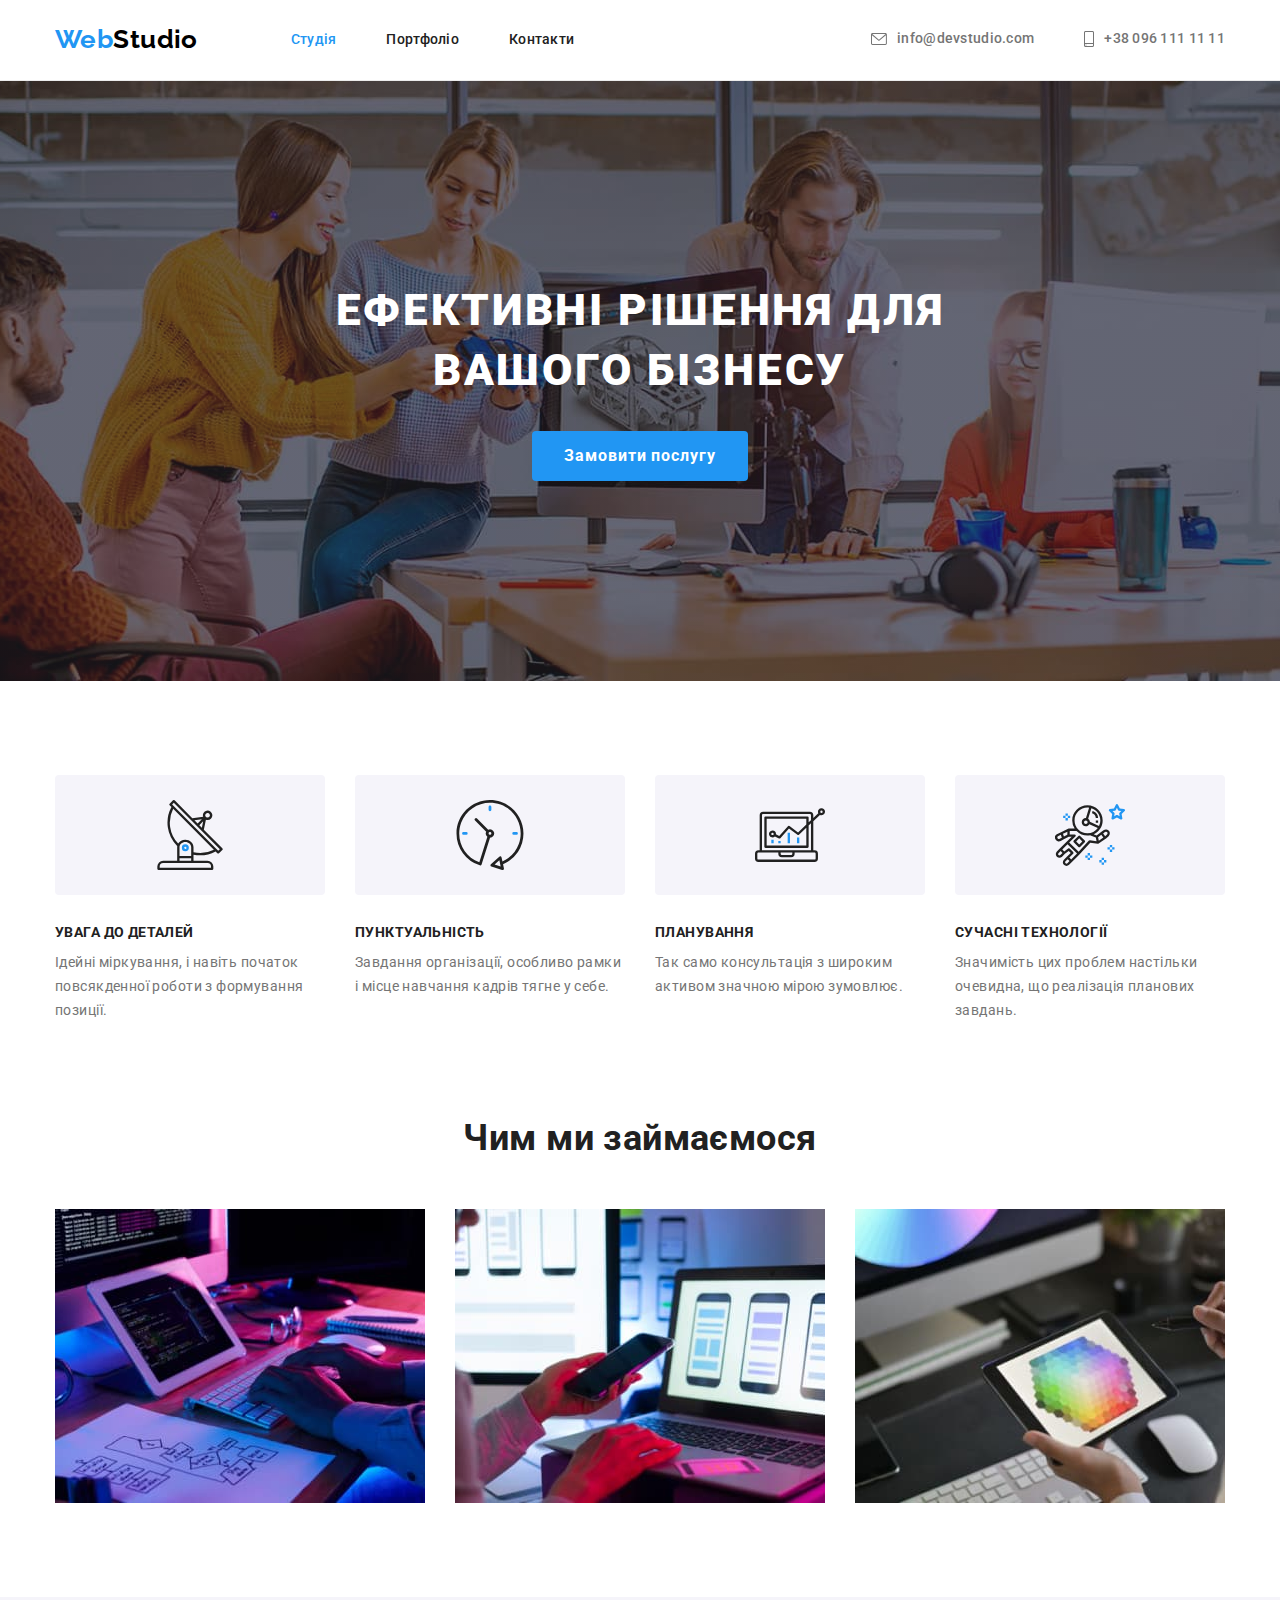
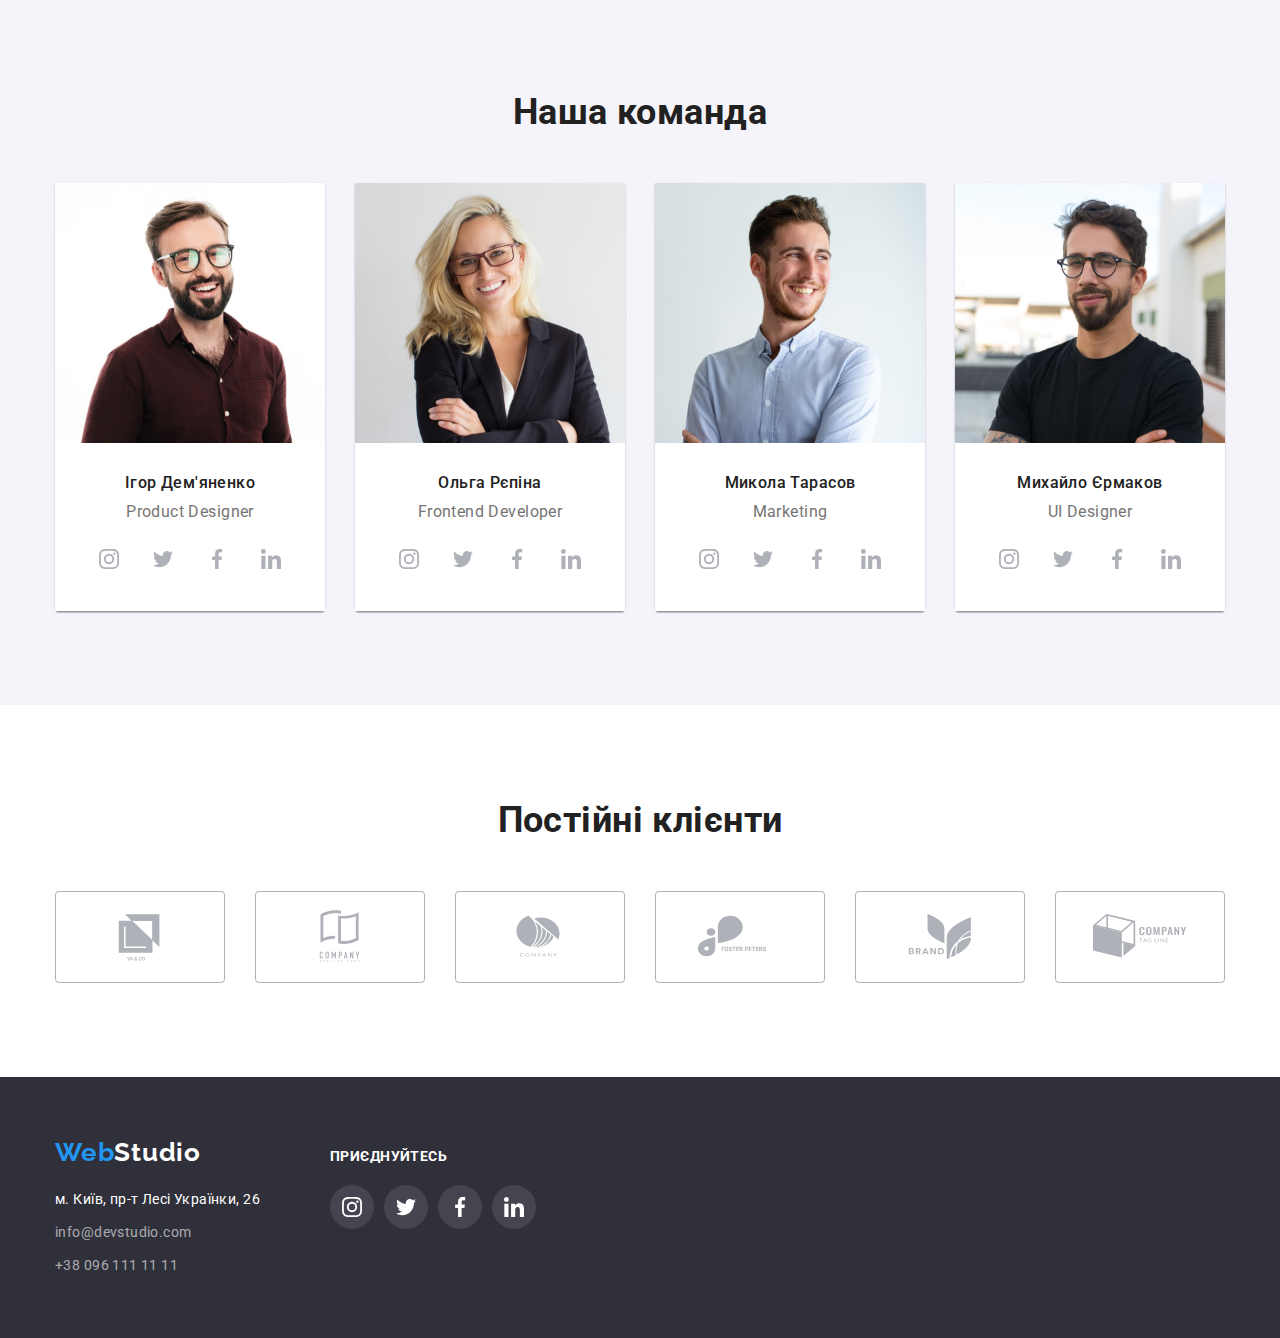
==== index.html @ 176390a3 "copy from 4" ====
<!DOCTYPE html>
<html lang="uk">
  <head>
    <meta charset="UTF-8" />
    <meta http-equiv="X-UA-Compatible" content="IE=edge" />
    <meta name="viewport" content="width=device-width, initial-scale=1.0" />
    <title lang="en">WebStudio</title>
    <link 
      rel="stylesheet" 
      href="https://cdnjs.cloudflare.com/ajax/libs/modern-normalize/1.1.0/modern-normalize.min.css" 
      integrity="sha512-wpPYUAdjBVSE4KJnH1VR1HeZfpl1ub8YT/NKx4PuQ5NmX2tKuGu6U/JRp5y+Y8XG2tV+wKQpNHVUX03MfMFn9Q==" 
      crossorigin="anonymous" 
      referrerpolicy="no-referrer"
    /> 
    <link rel="stylesheet" href="./css/styles.css" />
    <link rel="preconnect" href="https://fonts.googleapis.com" />
    <link rel="preconnect" href="https://fonts.gstatic.com" crossorigin />
    <link
      href="https://fonts.googleapis.com/css2?family=Raleway:wght@700&family=Roboto:wght@400;500;700;900&display=swap"
      rel="stylesheet"
    />
  </head>
  <body></body>
      <header class="header">
        <div class="container main-header">
        <nav class="nav">
          <a class="header-logo link" href="./index.html" lang="en"
            >Web<span class="logo-link">Studio</span>
          </a>
          <ul class="header-list list">
            <li class="header-item">
              <a class="header-link link current" href="./index.html">Студія</a>
            </li>
            <li class="header-item">
              <a class="header-link link" href="./portfolio.html">Портфоліо</a>
            </li>
            <li class="header-item">
              <a class="header-link link" href="./index.html">Контакти</a>
            </li>
          </ul>
        </nav>
        <ul class="header-list-contact list">
          <li class="header-item">
            <a class="header-link-right link" href="mailto:info@devstudio.com">
                <svg class="contact-icon" width="16" height="12">
                  <use href="./images/symbol-defs.svg#icon-envelope"></use>
                </svg>info@devstudio.com</a
              >
          </li>
          <li class="header-item">
            <a class="header-link-right link" href="tel:+380961111111">
                <svg class="contact-icon" width="10" height="16">
                  <use href="./images/symbol-defs.svg#icon-smartphone"></use>
                </svg>+38 096 111 11 11</a
              >
          </li>
        </ul>
        </div>
      </header>
    <main>
      <section class="hero">
        <div class="container hero-content">
          <h1 class="hero-title">Ефективні рішення для вашого бізнесу</h1>
          <button class="hero-btn" type="button">Замовити послугу</button>
        </div>
      </section>
      <section class="second-section section">
        <div class="container">
          <h2 class="visually-hidden">Особливості</h2>
          <ul class="second-section-list">
            <li class="second-section-item list">
              <a class="second-icon-link" href="">
                <svg class="second-soc-icon" width="70" height="70">
                  <use href="./images/symbol-defs-1.svg#icon-antenna"></use>
                </svg>
              </a>
              <h3 class="second-section-subtitle">Увага до деталей</h3>
              <p class="second-section-text">
                Ідейні міркування, і навіть початок повсякденної роботи з формування позиції.
              </p>
            </li>
            <li class="second-section-item list">
              <a class="second-icon-link" href="">
                <svg class="second-soc-icon" width="70" height="70">
                  <use href="./images/symbol-defs-1.svg#icon-clock"></use>
                </svg>
              </a>
              <h3 class="second-section-subtitle">Пунктуальність</h3>
              <p class="second-section-text">
                Завдання організації, особливо рамки і місце навчання кадрів тягне у себе.
              </p>
            </li>
            <li class="second-section-item list">
              <a class="second-icon-link" href="">
                <svg class="second-soc-icon" width="70" height="70">
                  <use href="./images/symbol-defs-1.svg#icon-diagram"></use>
                </svg>
              </a>
              <h3 class="second-section-subtitle">Планування</h3>
              <p class="second-section-text">
                Так само консультація з широким активом значною мірою зумовлює.
              </p>
            </li>
            <li class="second-section-item list">
              <a class="second-icon-link" href="">
                <svg class="second-soc-icon" width="70" height="70">
                  <use href="./images/symbol-defs-1.svg#icon-astronaut"></use>
                </svg>
              </a>
              <h3 class="second-section-subtitle">Сучасні технології</h3>
              <p class="second-section-text">
                Значимість цих проблем настільки очевидна, що реалізація планових завдань.
              </p>
            </li>
          </ul>
        </div>
      </section>
      <section class="third-section section">
        <div class="container">
          <h2 class="third-section-title">Чим ми займаємося</h2>
          <ul class="third-section-list">
            <li class="third-section-item list">
              <img
                class="third-section-images img"
                src="./images/picture1.jpg"
                alt="Розробка сайтів"
                width="370"
                height="294"
              />
            </li>
            <li class="third-section-item list">
              <img
                class="third-section-images img"
                src="./images/picture2.jpg"
                alt="Розробка мобільних девайсів"
                width="370"
                height="294"
              />
            </li>
            <li class="third-section-item list">
              <img
                class="third-section-images img"
                src="./images/picture3.jpg"
                alt="Дизайн сайтів"
                width="370"
                height="294"
              />
            </li>
          </ul>
        </div>
      </section>
      <section class="fourth-section section">
        <div class="container">
          <h2 class="fourth-section-title">Наша команда</h2>
          <ul class="fourth-section-list">
            <li class="fourth-section-item list">
              <img
                class="fourth-section-images img"
                src="./images/1st_team_member.jpg"
                alt="Чоловік в окулярах посміхається на білому фоні"
                width="270"
                height="260"
              />
              <div class="introducing">
                <h3 class="fourth-section-subtitle">Ігор Дем'яненко</h3>
                <p class="fourth-section-text">Product Designer</p>
                <ul class="team-soc-list">
                  <li class="team-item"><a class="team-soc-link" href="">
                    <svg class="team-soc-icon" width="20" height="20">
                      <use href="./images/symbol-defs-1.svg#icon-instagram"></use>
                    </svg>
                  </a></li>
                  <li class="team-item"><a class="team-soc-link" href="">
                    <svg class="team-soc-icon" width="20" height="20">
                      <use href="./images/symbol-defs-1.svg#icon-twitter"></use>
                    </svg>
                  </a></li>
                  <li class="team-item"><a class="team-soc-link" href="">
                     <svg class="team-soc-icon" width="20" height="20">
                      <use href="./images/symbol-defs-1.svg#icon-facebook"></use>
                    </svg>
                  </a></li>
                  <li class="team-item"><a class="team-soc-link" href="">
                     <svg class="team-soc-icon" width="20" height="20">
                      <use href="./images/symbol-defs-1.svg#icon-linkedin"></use>
                    </svg>
                  </a></li>
                </ul>
              </div>
            </li>
            <li class="fourth-section-item list">
              <img
                class="fourth-section-images img"
                src="./images/2nd_team_member.jpg"
                alt="Жінка блондинка в окулярах посміхається схрестивши руки"
                width="270"
                height="260"
              />
           <div class="introducing">
                <h3 class="fourth-section-subtitle">Ольга Рєпіна</h3>
                <p class="fourth-section-text">Frontend Developer</p>
                <ul class="team-soc-list">
                  <li class="team-item"><a class="team-soc-link" href="">
                    <svg class="team-soc-icon" width="20" height="20">
                      <use href="./images/symbol-defs-1.svg#icon-instagram"></use>
                    </svg>
                  </a></li>
                  <li class="team-item"><a class="team-soc-link" href="">
                    <svg class="team-soc-icon" width="20" height="20">
                      <use href="./images/symbol-defs-1.svg#icon-twitter"></use>
                    </svg>
                  </a></li>
                  <li class="team-item"><a class="team-soc-link" href="">
                     <svg class="team-soc-icon" width="20" height="20">
                      <use href="./images/symbol-defs-1.svg#icon-facebook"></use>
                    </svg>
                  </a></li>
                  <li class="team-item"><a class="team-soc-link" href="">
                     <svg class="team-soc-icon" width="20" height="20">
                      <use href="./images/symbol-defs-1.svg#icon-linkedin"></use>
                    </svg>
                  </a></li>
                </ul>
           </div>
            </li>
            <li class="fourth-section-item list">
              <img
                class="fourth-section-images img"
                src="./images/3rd_team_member.jpg"
                alt="Чоловік у світно синій рубашці дивиться у ліву від нього сторону і посміхається"
                width="270"
                height="260"
              />
              <div class="introducing">
                <h3 class="fourth-section-subtitle">Микола Тарасов</h3>
                <p class="fourth-section-text">Marketing</p>
                <ul class="team-soc-list">
                  <li class="team-item"><a class="team-soc-link" href="">
                    <svg class="team-soc-icon" width="20" height="20">
                      <use href="./images/symbol-defs-1.svg#icon-instagram"></use>
                    </svg>
                  </a></li>
                  <li class="team-item"><a class="team-soc-link" href="">
                    <svg class="team-soc-icon" width="20" height="20">
                      <use href="./images/symbol-defs-1.svg#icon-twitter"></use>
                    </svg>
                  </a></li>
                  <li class="team-item"><a class="team-soc-link" href="">
                     <svg class="team-soc-icon" width="20" height="20">
                      <use href="./images/symbol-defs-1.svg#icon-facebook"></use>
                    </svg>
                  </a></li>
                  <li class="team-item"><a class="team-soc-link" href="">
                     <svg class="team-soc-icon" width="20" height="20">
                      <use href="./images/symbol-defs-1.svg#icon-linkedin"></use>
                    </svg>
                  </a></li>
                </ul>
              </div>
            </li>
            <li class="fourth-section-item list">
              <img
                class="fourth-section-images img"
                src="./images/4th_team_member.jpg"
                alt="Чоловік з окулярами і бородою посміхається на камеру"
                width="270"
                height="260"
              />
              <div class="introducing">
                <h3 class="fourth-section-subtitle">Михайло Єрмаков</h3>
                <p class="fourth-section-text">UI Designer</p>
                <ul class="team-soc-list">
                  <li class="team-item"><a class="team-soc-link" href="">
                    <svg class="team-soc-icon" width="20" height="20">
                      <use href="./images/symbol-defs-1.svg#icon-instagram"></use>
                    </svg>
                  </a></li>
                  <li class="team-item"><a class="team-soc-link" href="">
                    <svg class="team-soc-icon" width="20" height="20">
                      <use href="./images/symbol-defs-1.svg#icon-twitter"></use>
                    </svg>
                  </a></li>
                  <li class="team-item"><a class="team-soc-link" href="">
                     <svg class="team-soc-icon" width="20" height="20">
                      <use href="./images/symbol-defs-1.svg#icon-facebook"></use>
                    </svg>
                  </a></li>
                  <li class="team-item"><a class="team-soc-link" href="">
                     <svg class="team-soc-icon" width="20" height="20">
                      <use href="./images/symbol-defs-1.svg#icon-linkedin"></use>
                    </svg>
                  </a></li>
                </ul>
              </div>
            </li>
          </ul>
        </div class="container">
      </section>
      <section class="clients section">
        <div class="container">
          <h2 class="clients-title">Постійні клієнти</h2>
          <ul class="clients-list">
          <li class="clients-item"><a class="clients-link" href="">
            <svg class="team-icon" width="106" height="60">
              <use href="./images/symbol-defs.svg#icon-Logo-1"></use>
            </svg>
          </a></li>
          <li class="clients-item"><a class="clients-link" href="">
            <svg class="team-icon" width="106" height="60">
              <use href="./images/symbol-defs.svg#icon-Logo-2"></use>
            </svg>
          </a></li>
          <li class="clients-item"><a class="clients-link" href="">
            <svg class="team-icon" width="106" height="60">
              <use href="./images/symbol-defs.svg#icon-Logo-3"></use>
            </svg>
          </a></li>
          <li class="clients-item"><a class="clients-link" href="">
            <svg class="team-icon" width="106" height="60">
              <use href="./images/symbol-defs.svg#icon-Logo-4"></use>
            </svg>
          </a></li>
          <li class="clients-item"><a class="clients-link" href="">
            <svg class="team-icon" width="106" height="60">
              <use href="./images/symbol-defs.svg#icon-Logo-5"></use>
            </svg>
          </a></li>
          <li class="clients-item"><a class="clients-link" href="">
            <svg class="team-icon" width="106" height="60">
              <use href="./images/symbol-defs.svg#icon-Logo-6"></use>
            </svg>
          </a></li>
        </ul>
        </div>
      </section>
    </main>
    <footer class="footer">
      <div class="container end-b">
        <div class="fotter-address">
          <a class="footer-logo link" href="./index.html" lang="en"
            >Web<span class="logo-link-footer">Studio</span></a
          >
          <address class="footer-address">
            <ul class="footer-list">
              <li class="footer-item list">
                <a
                  class="footer-link-place link"
                  href="https://goo.gl/maps/7BdyWeGDy39fK2eF7"
                  target="_blank"
                  rel="noopener noreferrer nofollow"
                >
                  м. Київ, пр-т Лесі Українки, 26
                </a>
              </li>
              <li class="footer-item list">
                <a class="footer-link link" href="mailto:info@devstudio.com">info@devstudio.com</a>
              </li>
              <li class="footer-item list">
                <a class="footer-link link" href="tel:+380961111111">+38 096 111 11 11</a>
              </li>
            </ul>
          </address>
        </div>
        <div class="footer-an">
          <p class="footer-text">приєднуйтесь</p>
          <ul class="footer-text-list">
            <li class="footer-text-item"><a class="footer-text-link" href="">
              <svg class="footer-soc-icon" width="20" height="20">
                <use href="./images/symbol-defs-1.svg#icon-instagram"></use>
              </svg>
            </a></li>
            <li class="footer-text-item"><a class="footer-text-link" href="">
              <svg class="footer-soc-icon" width="20" height="20">
                <use href="./images/symbol-defs-1.svg#icon-twitter"></use>
              </svg>
            </a></li>
            <li class="footer-text-item"><a class="footer-text-link" href="">
              <svg class="footer-soc-icon" width="20" height="20">
                <use href="./images/symbol-defs-1.svg#icon-facebook"></use>
              </svg>
            </a></li>
            <li class="footer-text-item"><a class="footer-text-link" href="">
              <svg class="footer-soc-icon" width="20" height="20">
                <use href="./images/symbol-defs-1.svg#icon-linkedin"></use>
              </svg>
            </a></li>
          </ul>
        </div>
      </div>
    </footer>
  </body>
</html>
---- css/styles.css ----
html {
  box-sizing: border-box;
}

*,
*::before,
*::after {
  box-sizing: inherit;
  margin: 0;
  padding: 0;
  list-style: none;
}

:root {
  --main-text-color: #212121;
  --secondary-text-color: #ffffff;
  --ouwer-text-color: #757575;
  --acent-color: #2196f3;
  --contener-color: #eeeeee;
  --logo-color-text: #000000;
  --buttons-port-color: #f5f4fa;
  --footer-text-color: rgba(255, 255, 255, 0.6);
  --background-footer-color: #2f303a;
  --background-section: #e5e5e5;
  --line-color: #ececec;
  --background-color: #ffffff;
  --icon-color: #afb1b8;
  --main-font: Roboto, sans-serif;
}

body {
  background-color: var(--background-color);
  color: var(--main-text-color);
  font-family: var(--main-font);
  font-size: 14px;
  letter-spacing: 0.03em;
}

h1,
h2,
h3,
h4,
h5,
h6,
p {
  margin: 0;
}

ul,
ol {
  margin: 0;
  padding-left: 0;
}

.list {
  list-style: none;
  padding-left: 0;
  margin: 0;
}

.link {
  text-decoration: none;
}

img {
  display: block;
  max-width: 100%;
  height: auto;
}

address {
  font-style: normal;
}

button {
  display: block;
  cursor: pointer;
  border: none;
  border-radius: 4px;
}

.visually-hidden {
  position: absolute;
  white-space: nowrap;
  width: 1px;
  height: 1px;
  overflow: hidden;
  border: 0;
  padding: 0;
  clip: rect(0 0 0 0);
  clip-path: inset(50%);
  margin: -1px;
}

.container {
  width: 1200px;
  margin: 0 auto;
  padding: 0 15px;
}

.section {
  padding-top: 94px;
  padding-bottom: 94px;
}

/* --------------header------------- */

.header {
  background-color: var(--background-color);
  padding-top: 24px;
  padding-bottom: 25px;
  border-bottom: 1px solid var(--line-color);
}

.main-header {
  display: flex;
  align-items: center;
}

.header-list {
  display: flex;
  gap: 50px;
}

.nav {
  display: flex;
  align-items: center;
}
.header-logo {
  font-family: 'Raleway', sans-serif;
  font-weight: 700;
  font-size: 26px;
  line-height: 1.19;
  margin-right: 93px;
  color: var(--acent-color);
}

.logo-link {
  color: var(--logo-color-text);
}

.header-link {
  font-weight: 500;
  line-height: 1.14;
  letter-spacing: 0.02em;
  text-align: center;
  color: var(--main-text-color);
}

.header-link:hover,
.header-link:focus,
.header-link-right:hover,
.header-link-right:focus {
  color: var(--acent-color);
}

.current {
  color: var(--acent-color);
}

.header-list-contact {
  display: flex;
  margin-left: auto;
}

.header-list-contact .header-item + .header-item {
  margin-left: 50px;
}

.header-link-right {
  font-weight: 500;
  line-height: 1.14;
  letter-spacing: 0.02em;
  color: var(--ouwer-text-color);
  display: flex;
  align-items: center;
}

.header-item {
  display: block;
}

.contact-icon {
  fill: currentColor;
  margin-right: 10px;
}

/* -------------hero------------- */

.hero {
  padding-top: 200px;
  padding-bottom: 200px;
  background-color: #c4c4c4;
  background-image: linear-gradient(rgba(47, 48, 58, 0.4), rgba(47, 48, 58, 0.4)),
    url(../images/hero-bg.jpg);
  background-repeat: no-repeat;
  background-position: center;
  background-size: cover;
  border: rgba(47, 48, 58, 0.4);
  max-width: 1600px;
  height: 600px;
  margin: 0 auto;
}

.hero-content {
}

.hero-title {
  font-weight: 900;
  font-size: 44px;
  line-height: 1.36;
  letter-spacing: 0.06em;
  text-align: center;
  text-transform: uppercase;
  color: var(--secondary-text-color);
  max-width: 696px;
  margin: 0 auto 30px auto;
}

.hero-btn {
  font-family: inherit;
  font-weight: 700;
  font-size: 16px;
  line-height: 1.88;
  letter-spacing: 0.06em;
  color: var(--secondary-text-color);
  background: var(--acent-color);
  cursor: pointer;
  border-radius: 4px;
  border: 0;
  min-width: 216px;
  padding: 10px 32px;
  text-align: center;
  margin: 0 auto;
  display: block;
}

.hero-btn:hover,
.hero-btn:focus {
  background: #188ce8;
}

/* ----------------second-section------------ */

.second-section {
  background-color: var(--background-color);
}

.second-icon-link {
  width: 270px;
  height: 120px;
  background: #f5f4fa;
  border-radius: 4px;
  margin-bottom: 30px;
  display: flex;
  align-items: center;
  justify-content: center;
  cursor: pointer;
}

.second-section-list {
  display: flex;
  gap: 30px;
}

.second-section-item {
  width: 270px;
  align-items: center;
  justify-content: center;
}
.second-section-subtitle {
  font-weight: 700;
  line-height: 1.14;
  font-size: 14px;
  text-transform: uppercase;
  color: var(--main-text-color);
  margin-bottom: 10px;
}
.second-section-text {
  line-height: 1.71;
  color: var(--ouwer-text-color);
}

.second-icon-link {
}

/* -----------------third-section------------- */

.third-section {
  background-color: var(--background-color);
  padding-top: 0;
}
.third-section-title {
  font-weight: 700;
  font-size: 36px;
  line-height: 1.17;
  text-align: center;
  color: var(--main-text-color);
  margin-bottom: 50px;
}
.third-section-list {
  display: flex;
  gap: 30px;
}

/* --------------------fourth-section------------- */

.fourth-section {
  background-color: #f5f4fa;
}
.fourth-section-title {
  font-weight: 700;
  font-size: 36px;
  line-height: 1.17;
  text-align: center;
  color: var(--main-text-color);
  margin-bottom: 50px;
}
.fourth-section-list {
  display: flex;
  gap: 30px;
}
.fourth-section-item {
  width: calc((100%-90) / 4);
  box-shadow: 0px 1px 3px rgba(0, 0, 0, 0.12), 0px 1px 1px rgba(0, 0, 0, 0.14),
    0px 2px 1px rgba(0, 0, 0, 0.2);
  border-radius: 0px 0px 4px 4px;
}

.fourth-section-subtitle {
  font-weight: 500;
  font-size: 16px;
  line-height: 1.19;
  text-align: center;
  color: var(--main-text-color);
  margin-bottom: 10px;
}
.fourth-section-text {
  font-size: 16px;
  line-height: 1.19;
  text-align: center;
  color: var(--ouwer-text-color);
  margin-bottom: 16px;
}

.introducing {
  padding-top: 30px;
  padding-bottom: 30px;
  background-color: var(--background-color);
}

.team-soc-list {
  display: flex;
  justify-content: center;
  gap: 10px;
}

.team-soc-link {
  width: 44px;
  height: 44px;
  border-radius: 50%;
  background-color: var(--background-color);
  display: flex;
  align-items: center;
  justify-content: center;
  color: var(--icon-color);
}

.team-soc-link:hover,
.team-soc-link:focus {
  background-color: var(--acent-color);
  color: var(--background-color);
}

.team-soc-icon {
  fill: currentColor;
}

/* ---------------clients---------------- */

.clients {
  background-color: var(--background-color);
}
.clients-title {
  font-weight: 700;
  font-size: 36px;
  line-height: 1.17;
  text-align: center;
  color: var(--main-text-color);
  margin-bottom: 50px;
}
.clients-list {
  display: flex;
  justify-content: center;
  gap: 30px;
}
.clients-item {
}

.clients-link:hover,
.clients-link:focus {
  border: 1px solid #2196f3;
  color: var(--acent-color);
}

.clients-link {
  width: 170px;
  height: 92px;
  border: 1px solid #afb1b8;
  border-radius: 4px;
  display: flex;
  align-items: center;
  justify-content: center;
  color: var(--icon-color);
}

.team-icon {
  fill: currentColor;
}
/* --------------footer------------- */

.footer {
  background-color: var(--background-footer-color);
  padding-top: 60px;
  padding-bottom: 60px;
}
.footer-logo {
  font-family: 'Raleway', sans-serif;
  font-style: normal;
  font-weight: 700;
  font-size: 26px;
  line-height: 1.19;
  letter-spacing: 0.03em;
  color: var(--acent-color);
  margin-bottom: 20px;
  display: inline-block;
}

.logo-link-footer {
  color: var(--secondary-text-color);
}

.footer-link-place {
  font-style: normal;
  font-weight: 400;
  line-height: 1.71;
  color: var(--secondary-text-color);
}

.footer-link-place:hover,
.footer-link-place:focus {
  color: var(--acent-color);
  cursor: pointer;
}

.footer-link {
  font-style: normal;
  font-weight: 400;
  line-height: 1.71;
  color: var(--footer-text-color);
  margin-top: 9px;
  margin-top: 9px;
  display: block;
}

.footer-link:hover,
.footer-link:focus {
  color: var(--acent-color);
}

.end-b {
  display: flex;
  gap: 70px;
  align-items: baseline;
}

.footer-text {
  font-weight: 700;
  line-height: 1.14;
  text-transform: uppercase;
  color: #ffffff;
  margin-bottom: 20px;
}
.footer-text-list {
  display: inline-flex;
  justify-content: center;
  gap: 10px;
}

.footer-text-link {
  width: 44px;
  height: 44px;
  border-radius: 50%;
  background-color: rgba(255, 255, 255, 0.1);
  display: flex;
  align-items: center;
  justify-content: center;
}

.footer-soc-icon {
  fill: var(--background-color);
}

.footer-text-link:hover,
.footer-text-link:focus {
  cursor: pointer;
  background-color: var(--acent-color);
}

/* -----------------portfolio------------ */
/* -----------------project------------------ */

.project {
  background-color: var(--background-color);
}

.filers-list {
  margin-bottom: 50px;
  display: flex;
  justify-content: center;
  gap: 8px;
}

.filters-item {
  width: calc((100% - 32) / 5);
}

.filters-btn {
  font-family: var(--main-font);
  font-style: normal;
  font-weight: 500;
  font-size: 16px;
  line-height: 1.62;
  text-align: center;
  letter-spacing: 0.03em;
  color: var(--main-text-color);
  background-color: var(--buttons-port-color);
  border-radius: 4px;
  border: 0;
  cursor: pointer;
  padding: 6px 22px;
}

.filters-btn:hover,
.filters-btn:focus {
  color: var(--secondary-text-color);
  background-color: var(--acent-color);
  box-shadow: 0px 3px 1px rgba(0, 0, 0, 0.1), 0px 1px 2px rgba(0, 0, 0, 0.08),
    0px 2px 2px rgba(0, 0, 0, 0.12);
  border-radius: 4px;
}

.project-list {
  display: flex;
  flex-wrap: wrap;
  gap: 30px;
}

.project-item {
  width: calc((100% - 60) / 3);
}

.project-link:hover,
.project-link:focus {
  cursor: pointer;
  box-shadow: 0px 1px 1px rgba(0, 0, 0, 0.12), 0px 4px 4px rgba(0, 0, 0, 0.06),
    1px 4px 6px rgba(0, 0, 0, 0.16);
}

.icone-text {
  padding: 20px 24px;
  color: var(--main-text-color);
  border: 1px solid var(--contener-color);
  border-top: none;
  background-color: var(--background-color);
}

.project-link {
  display: block;
}

.project-subtitle {
  font-weight: 700;
  font-size: 18px;
  line-height: 2;
  letter-spacing: 0.06em;
}
.project-text {
  font-weight: 400;
  font-size: 16px;
  line-height: 1.88;
  color: var(--ouwer-text-color);
  margin-top: 4px;
}
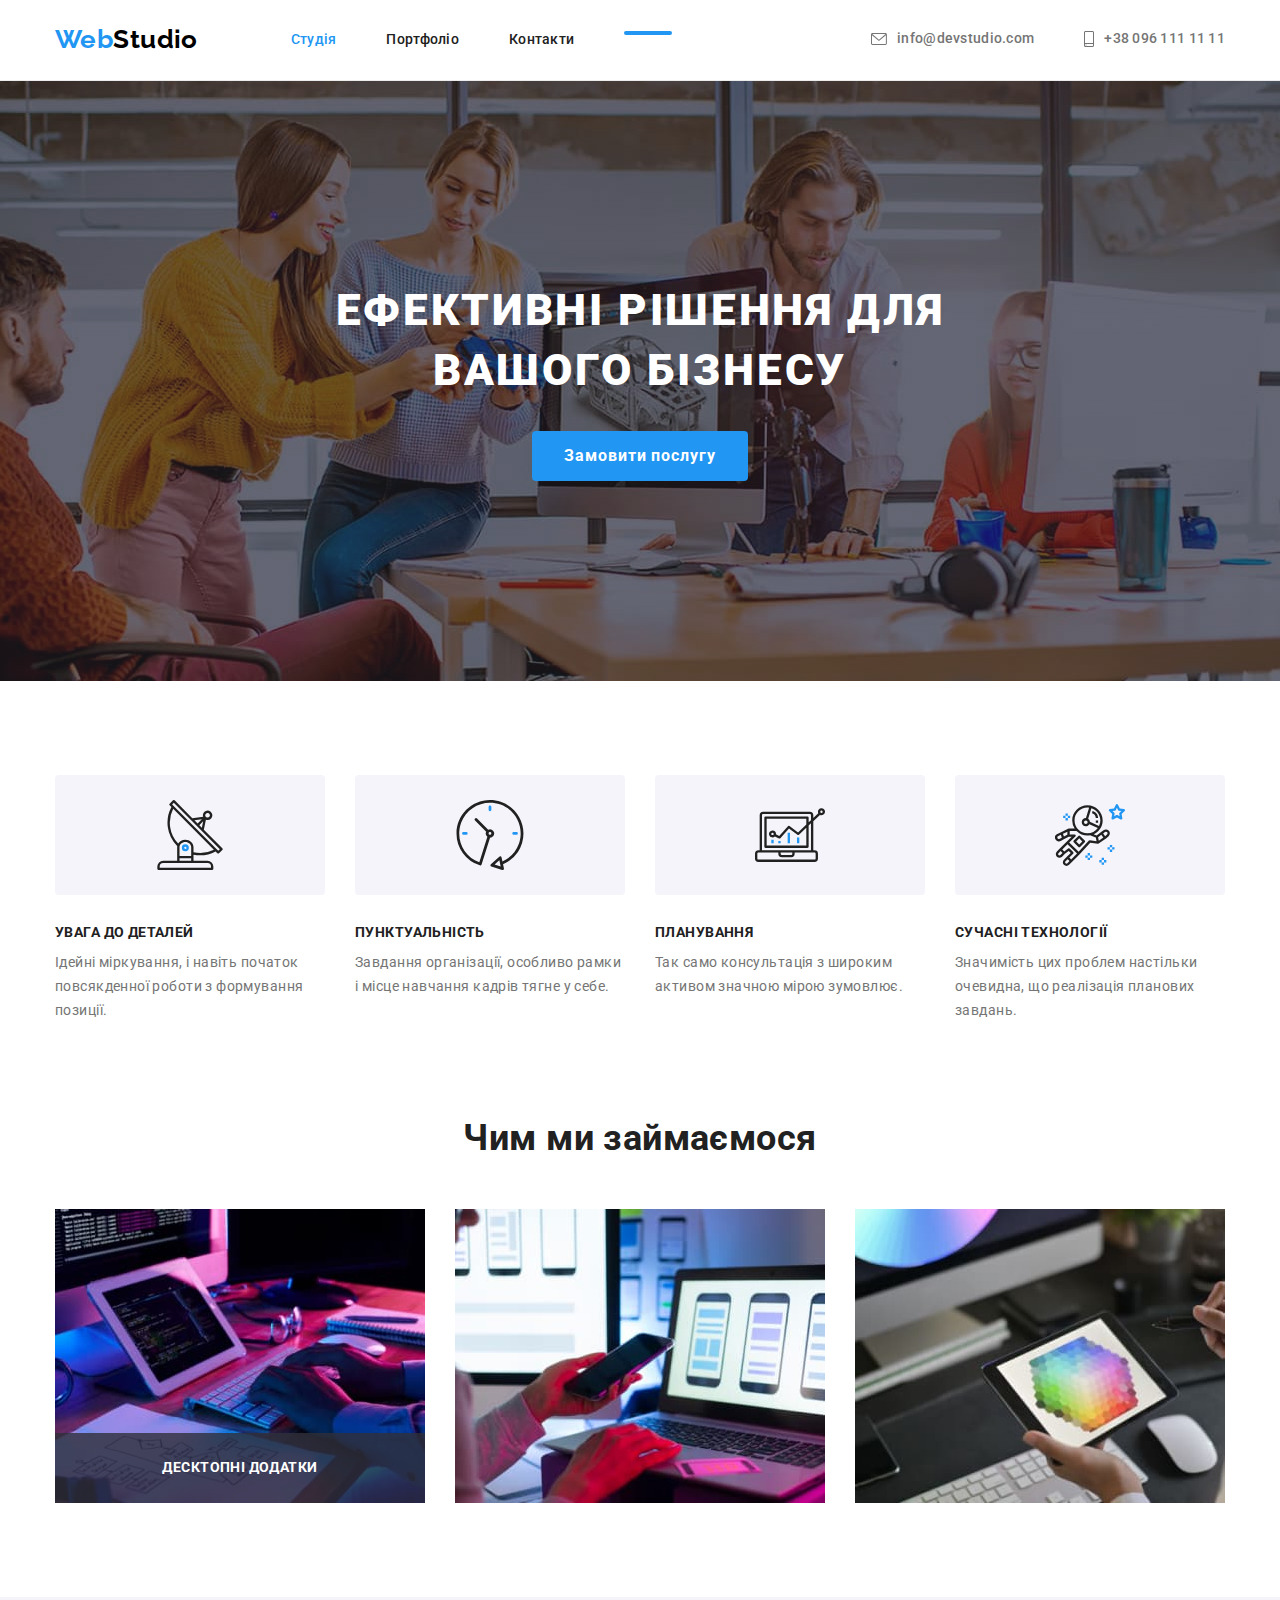
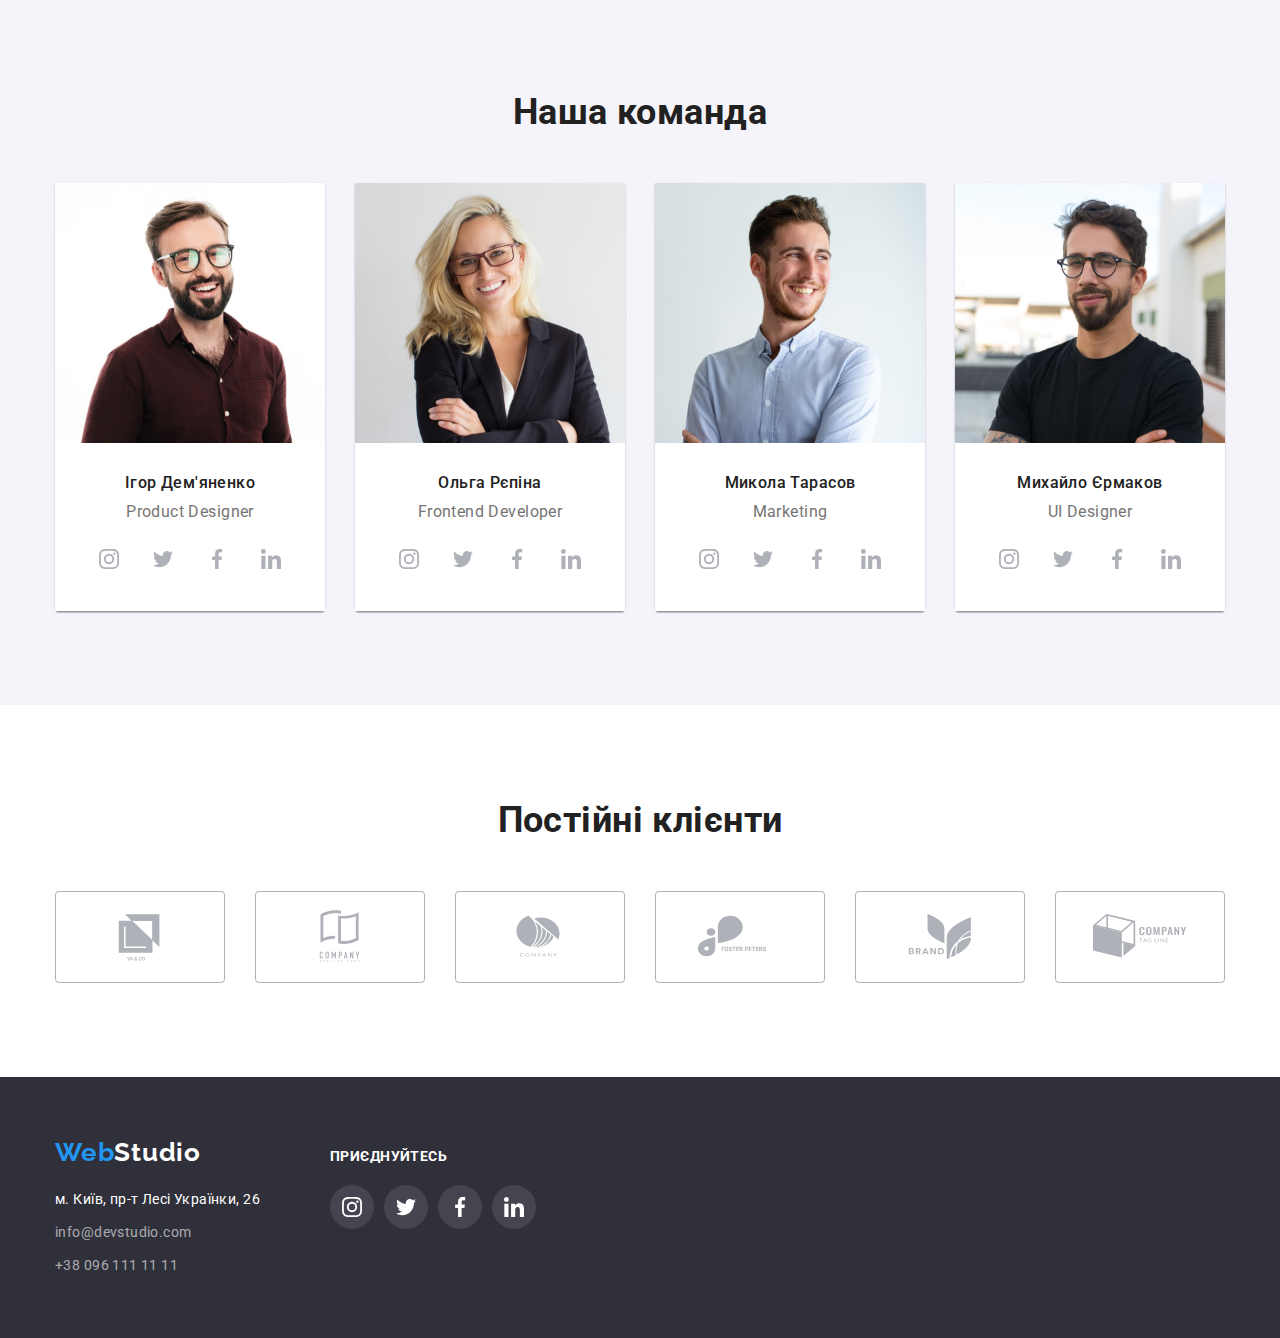
==== commit cf9a9642: "upd" ====
--- a/index.html
+++ b/index.html
@@ -127,6 +127,7 @@
                 width="370"
                 height="294"
               />
+              <p class="third-section-text">Десктопні додатки</p>
             </li>
             <li class="third-section-item list">
               <img
--- a/css/styles.css
+++ b/css/styles.css
@@ -145,6 +145,15 @@
   letter-spacing: 0.02em;
   text-align: center;
   color: var(--main-text-color);
+  transition: color 250ms cubic-bezier(0.4, 0, 0.2, 1);
+}
+
+.header-list::after {
+  content: ' ';
+  width: 48px;
+  height: 4px;
+  background-color: #2196f3;
+  border-radius: 2px;
 }
 
 .header-link:hover,
@@ -174,6 +183,7 @@
   color: var(--ouwer-text-color);
   display: flex;
   align-items: center;
+  transition: color 250ms cubic-bezier(0.4, 0, 0.2, 1);
 }
 
 .header-item {
@@ -233,11 +243,12 @@
   text-align: center;
   margin: 0 auto;
   display: block;
+  transition: background-color 250ms cubic-bezier(0.4, 0, 0.2, 1);
 }
 
 .hero-btn:hover,
 .hero-btn:focus {
-  background: #188ce8;
+  background-color: #188ce8;
 }
 
 /* ----------------second-section------------ */
@@ -303,6 +314,24 @@
   gap: 30px;
 }
 
+.third-section-item {
+  position: relative;
+}
+
+.third-section-text {
+  position: absolute;
+  top: 224px;
+  left: 0;
+  right: 0;
+  padding: 27px 107px;
+  font-weight: 700;
+  line-height: 1.14;
+  text-align: center;
+  text-transform: uppercase;
+  color: var(--background-color);
+  background-color: rgba(47, 48, 58, 0.8);
+}
+
 /* --------------------fourth-section------------- */
 
 .fourth-section {
@@ -364,6 +393,8 @@
   align-items: center;
   justify-content: center;
   color: var(--icon-color);
+  transition: color 250ms cubic-bezier(0.4, 0, 0.2, 1),
+    background-color 250ms cubic-bezier(0.4, 0, 0.2, 1);
 }
 
 .team-soc-link:hover,
@@ -412,6 +443,7 @@
   align-items: center;
   justify-content: center;
   color: var(--icon-color);
+  transition: color 250ms cubic-bezier(0.4, 0, 0.2, 1), border 250ms cubic-bezier(0.4, 0, 0.2, 1);
 }
 
 .team-icon {
@@ -445,6 +477,7 @@
   font-weight: 400;
   line-height: 1.71;
   color: var(--secondary-text-color);
+  transition: color 250ms cubic-bezier(0.4, 0, 0.2, 1);
 }
 
 .footer-link-place:hover,
@@ -461,6 +494,7 @@
   margin-top: 9px;
   margin-top: 9px;
   display: block;
+  transition: color 250ms cubic-bezier(0.4, 0, 0.2, 1);
 }
 
 .footer-link:hover,
@@ -495,6 +529,8 @@
   display: flex;
   align-items: center;
   justify-content: center;
+  transition: background-color 250ms cubic-bezier(0.4, 0, 0.2, 1),
+    cursor 250ms cubic-bezier(0.4, 0, 0.2, 1);
 }
 
 .footer-soc-icon {
@@ -539,6 +575,9 @@
   border: 0;
   cursor: pointer;
   padding: 6px 22px;
+  transition: background-color 250ms cubic-bezier(0.4, 0, 0.2, 1),
+    color 250ms cubic-bezier(0.4, 0, 0.2, 1), box-shadow 250ms cubic-bezier(0.4, 0, 0.2, 1),
+    border-radius 250ms cubic-bezier(0.4, 0, 0.2, 1);
 }
 
 .filters-btn:hover,
@@ -560,6 +599,15 @@
   width: calc((100% - 60) / 3);
 }
 
+.project-item:hover .project-hidden-text {
+  transform: translateY(0);
+}
+
+.project-link-wrap {
+  position: relative;
+  overflow: hidden;
+}
+
 .project-link:hover,
 .project-link:focus {
   cursor: pointer;
@@ -567,6 +615,21 @@
     1px 4px 6px rgba(0, 0, 0, 0.16);
 }
 
+.project-hidden-text {
+  position: absolute;
+  top: 0;
+  left: 0;
+  padding: 63px 24px;
+  font-weight: 400;
+  font-size: 18px;
+  line-height: 1.56;
+  letter-spacing: 0.03em;
+  color: var(--background-color);
+  background-color: rgba(33, 150, 243, 0.9);
+  transform: translateY(100%);
+  transition: transform 250ms cubic-bezier(0.4, 0, 0.2, 1);
+}
+
 .icone-text {
   padding: 20px 24px;
   color: var(--main-text-color);
@@ -577,6 +640,8 @@
 
 .project-link {
   display: block;
+  transition: cursor 250ms cubic-bezier(0.4, 0, 0.2, 1),
+    box-shadow 250ms cubic-bezier(0.4, 0, 0.2, 1);
 }
 
 .project-subtitle {
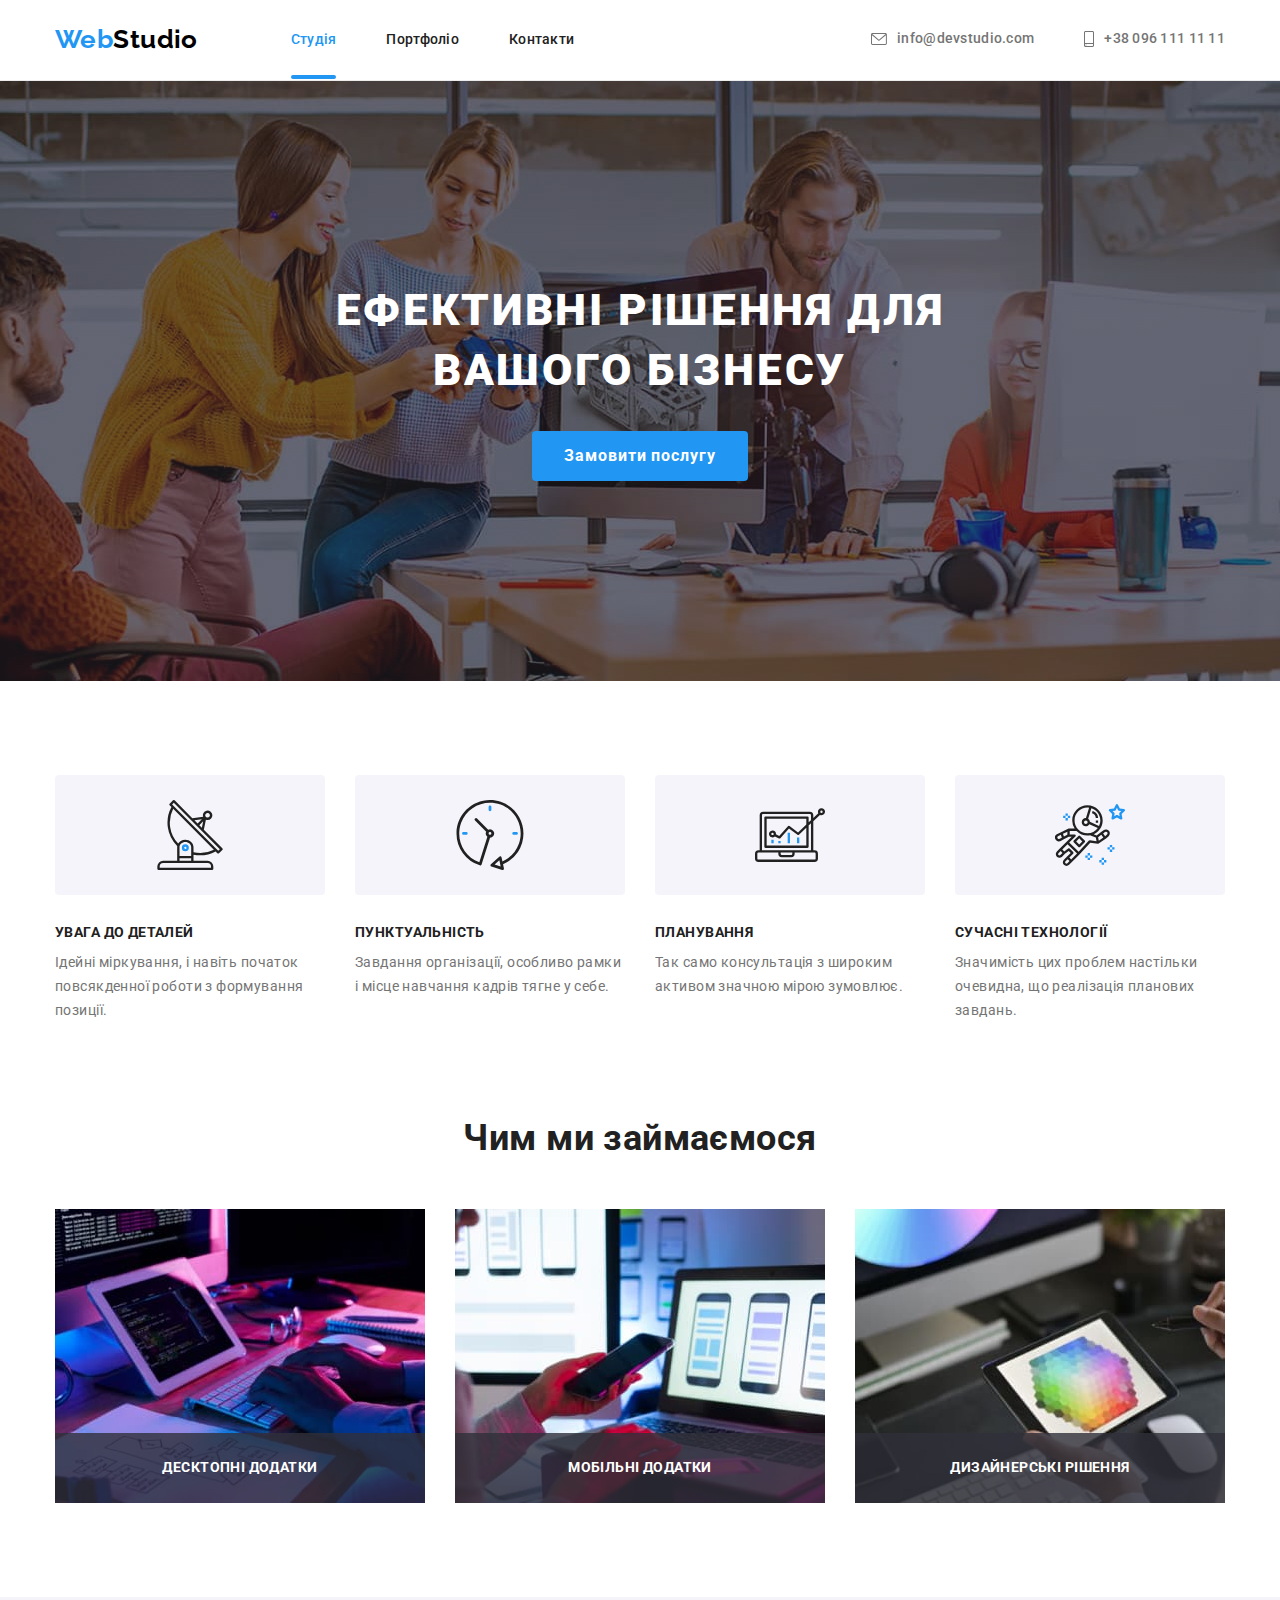
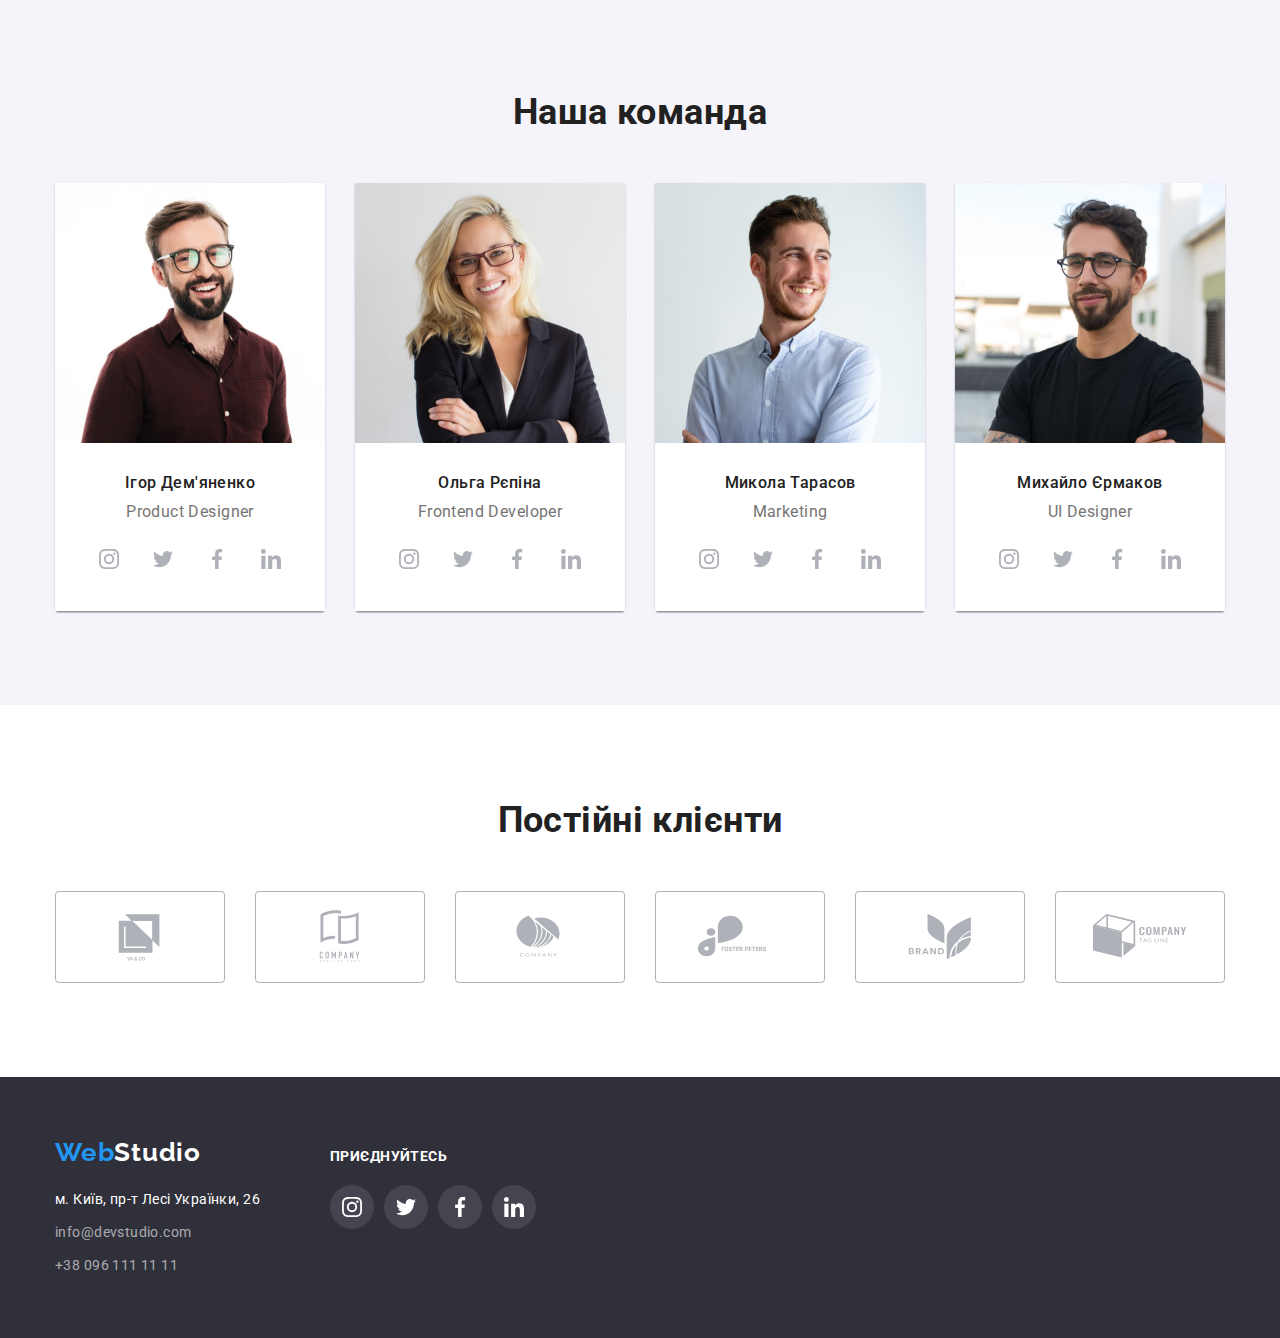
==== commit e22ff1be: "without mod wind" ====
--- a/index.html
+++ b/index.html
@@ -137,6 +137,7 @@
                 width="370"
                 height="294"
               />
+              <p class="third-section-text">Мобільні додатки</p>
             </li>
             <li class="third-section-item list">
               <img
@@ -146,6 +147,7 @@
                 width="370"
                 height="294"
               />
+              <p class="third-section-text">Дизайнерські рішення</p>
             </li>
           </ul>
         </div>
--- a/css/styles.css
+++ b/css/styles.css
@@ -146,14 +146,18 @@
   text-align: center;
   color: var(--main-text-color);
   transition: color 250ms cubic-bezier(0.4, 0, 0.2, 1);
-}
-
-.header-list::after {
+  padding: 32px 0;
+}
+
+.current::after {
   content: ' ';
-  width: 48px;
+  width: 100%;
   height: 4px;
   background-color: #2196f3;
   border-radius: 2px;
+  position: absolute;
+  bottom: 0;
+  left: 0;
 }
 
 .header-link:hover,
@@ -165,6 +169,7 @@
 
 .current {
   color: var(--acent-color);
+  position: relative;
 }
 
 .header-list-contact {
@@ -323,7 +328,7 @@
   top: 224px;
   left: 0;
   right: 0;
-  padding: 27px 107px;
+  padding: 27px 0;
   font-weight: 700;
   line-height: 1.14;
   text-align: center;
